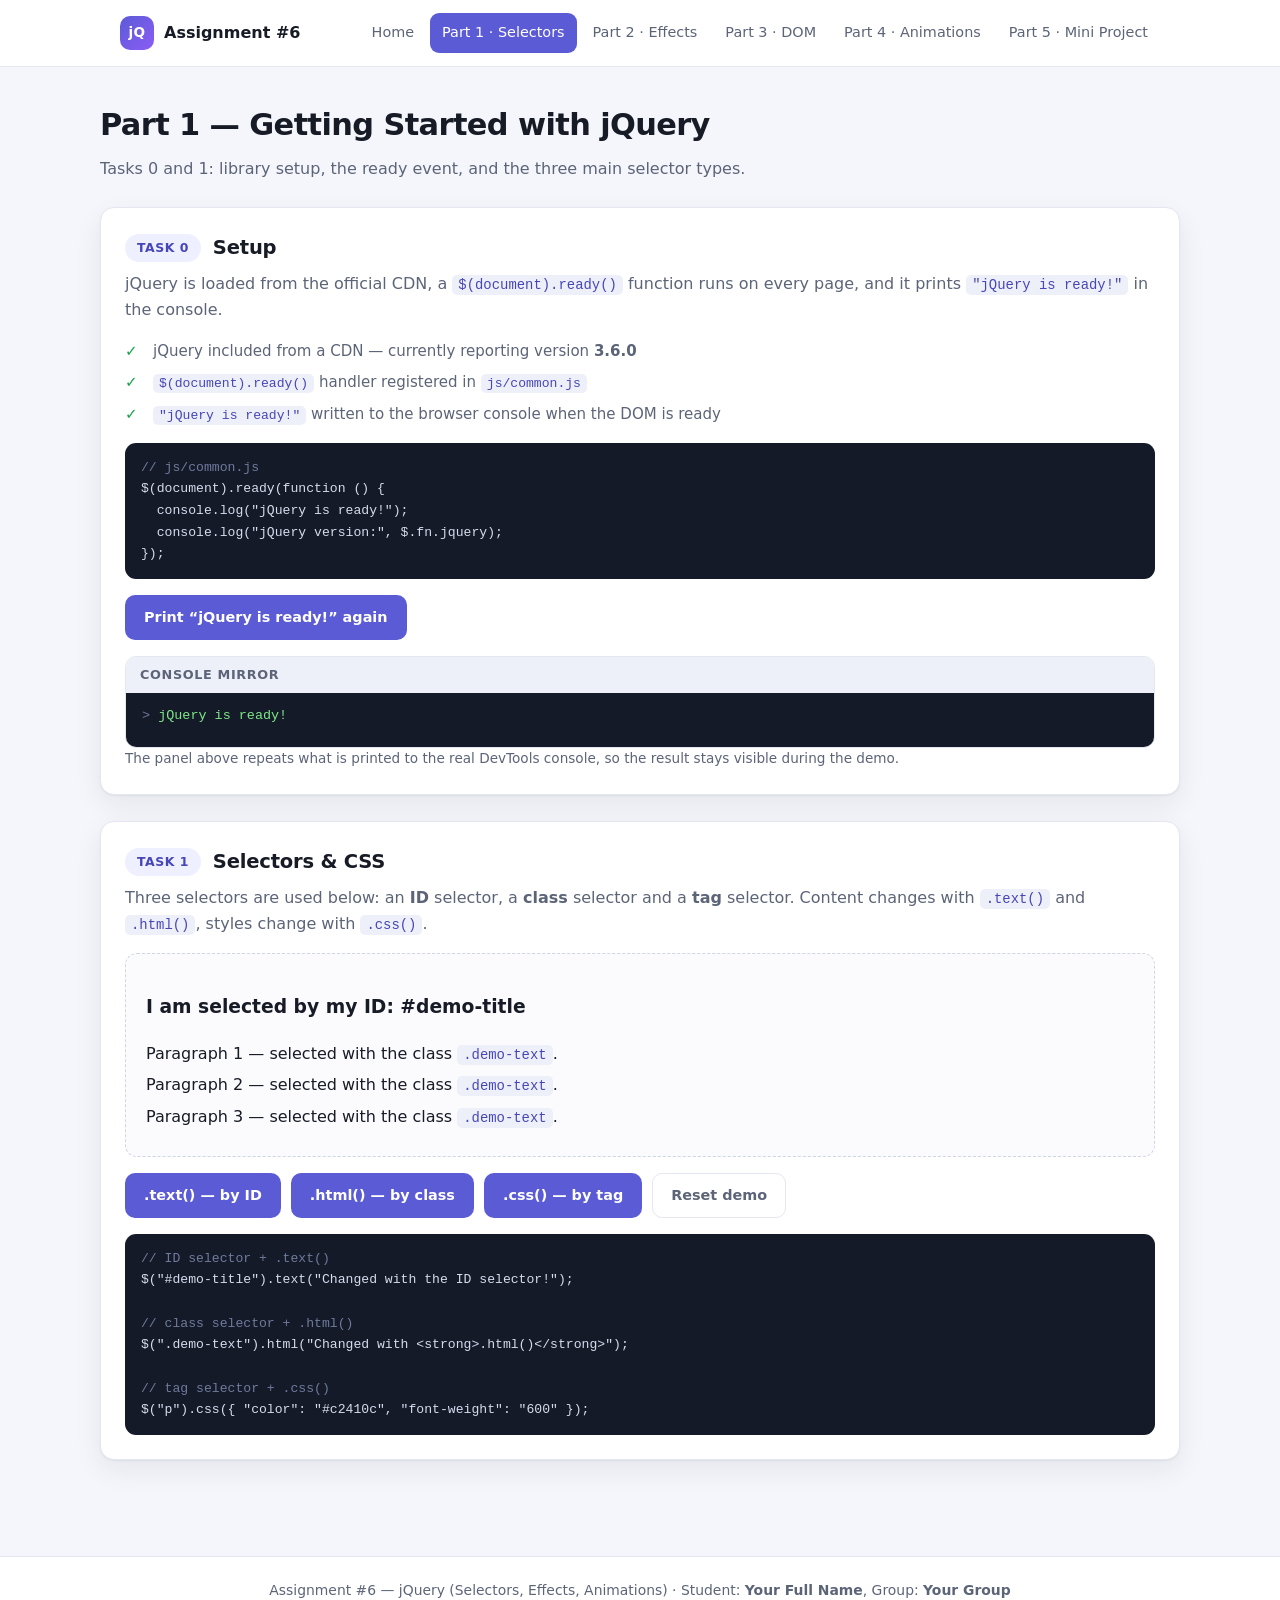
==== part1.html @ 0a4cc0e2 "Complete assignment #6: jQuery selectors, effects and animations Implements all 12 tasks of Assignme" ====
<!DOCTYPE html>
<html lang="en">
<head>
  <meta charset="UTF-8" />
  <meta name="viewport" content="width=device-width, initial-scale=1.0" />
  <title>Part 1 &middot; Setup &amp; Selectors — Assignment #6 jQuery</title>
  <link rel="stylesheet" href="css/style.css" />
</head>
<body>

  <header class="navbar">
    <div class="container navbar__inner">
      <a class="navbar__brand" href="index.html">
        <span class="navbar__logo">jQ</span>
        <span>Assignment #6</span>
      </a>
      <button class="navbar__toggle" type="button" aria-label="Toggle navigation">&#9776;</button>
      <nav class="navbar__links">
        <a class="navbar__link" href="index.html">Home</a>
        <a class="navbar__link" href="part1.html">Part 1 &middot; Selectors</a>
        <a class="navbar__link" href="part2.html">Part 2 &middot; Effects</a>
        <a class="navbar__link" href="part3.html">Part 3 &middot; DOM</a>
        <a class="navbar__link" href="part4.html">Part 4 &middot; Animations</a>
        <a class="navbar__link" href="part5.html">Part 5 &middot; Mini Project</a>
      </nav>
    </div>
  </header>

  <main class="container page">
    <h1 class="page__title">Part 1 &mdash; Getting Started with jQuery</h1>
    <p class="page__subtitle">Tasks 0 and 1: library setup, the ready event, and the three main selector types.</p>

    <!-- ============ TASK 0 ============ -->
    <section class="card" id="task0">
      <div class="card__head">
        <span class="badge">Task 0</span>
        <h2>Setup</h2>
      </div>
      <p>jQuery is loaded from the official CDN, a <code>$(document).ready()</code> function runs on every page, and it prints <code>"jQuery is ready!"</code> in the console.</p>

      <ul class="checklist">
        <li>jQuery included from a CDN &mdash; currently reporting version <strong id="jquery-version">checking&hellip;</strong></li>
        <li><code>$(document).ready()</code> handler registered in <code>js/common.js</code></li>
        <li><code>"jQuery is ready!"</code> written to the browser console when the DOM is ready</li>
      </ul>

      <pre class="code"><span class="c-comment">// js/common.js</span>
$(document).ready(function () {
  console.log("jQuery is ready!");
  console.log("jQuery version:", $.fn.jquery);
});</pre>

      <div class="btn-row">
        <button id="btn-log" class="btn" type="button">Print &ldquo;jQuery is ready!&rdquo; again</button>
      </div>

      <div class="console">
        <div class="console__title">Console mirror</div>
        <ul id="console-log" class="console__body"></ul>
      </div>
      <p class="hint">The panel above repeats what is printed to the real DevTools console, so the result stays visible during the demo.</p>
    </section>

    <!-- ============ TASK 1 ============ -->
    <section class="card" id="task1">
      <div class="card__head">
        <span class="badge">Task 1</span>
        <h2>Selectors &amp; CSS</h2>
      </div>
      <p>Three selectors are used below: an <strong>ID</strong> selector, a <strong>class</strong> selector and a <strong>tag</strong> selector. Content changes with <code>.text()</code> and <code>.html()</code>, styles change with <code>.css()</code>.</p>

      <div class="demo-stage" id="selector-demo">
        <h3 id="demo-title">I am selected by my ID: #demo-title</h3>
        <p class="demo-text">Paragraph 1 &mdash; selected with the class <code>.demo-text</code>.</p>
        <p class="demo-text">Paragraph 2 &mdash; selected with the class <code>.demo-text</code>.</p>
        <p class="demo-text">Paragraph 3 &mdash; selected with the class <code>.demo-text</code>.</p>
      </div>

      <div class="btn-row">
        <button id="btn-id-text" class="btn" type="button">.text() &mdash; by ID</button>
        <button id="btn-class-html" class="btn" type="button">.html() &mdash; by class</button>
        <button id="btn-tag-css" class="btn" type="button">.css() &mdash; by tag</button>
        <button id="btn-reset-1" class="btn btn--ghost" type="button">Reset demo</button>
      </div>

      <p id="selector-output" class="output"></p>

      <pre class="code"><span class="c-comment">// ID selector + .text()</span>
$("#demo-title").text("Changed with the ID selector!");

<span class="c-comment">// class selector + .html()</span>
$(".demo-text").html("Changed with &lt;strong&gt;.html()&lt;/strong&gt;");

<span class="c-comment">// tag selector + .css()</span>
$("p").css({ "color": "#c2410c", "font-weight": "600" });</pre>
    </section>
  </main>

  <footer class="footer">
    <div class="container">
      Assignment #6 &mdash; jQuery (Selectors, Effects, Animations) &middot;
      Student: <strong>Your Full Name</strong>, Group: <strong>Your Group</strong>
    </div>
  </footer>

  <script src="https://code.jquery.com/jquery-3.7.1.min.js"></script>
  <script src="js/common.js"></script>
  <script src="js/part1.js"></script>
</body>
</html>
---- css/style.css ----
:root {
  --bg: #f5f6fb;
  --surface: #ffffff;
  --text: #171b26;
  --muted: #5c6478;
  --primary: #5b5bd6;
  --primary-dark: #4646b8;
  --accent: #ff7a59;
  --green: #16a34a;
  --border: #e5e7f0;
  --radius: 14px;
  --shadow: 0 1px 2px rgba(16, 24, 40, 0.05), 0 10px 28px rgba(16, 24, 40, 0.07);
  --mono: "JetBrains Mono", "Fira Code", Consolas, "Courier New", monospace;
}

* {
  box-sizing: border-box;
}

html {
  scroll-behavior: smooth;
}

body {
  margin: 0;
  font-family: "Segoe UI", system-ui, -apple-system, Roboto, Arial, sans-serif;
  color: var(--text);
  background: var(--bg);
  line-height: 1.6;
  -webkit-font-smoothing: antialiased;
}

.container {
  width: 100%;
  max-width: 1080px;
  margin: 0 auto;
  padding: 0 20px;
}

/* ---------- Navbar ---------- */
.navbar {
  position: sticky;
  top: 0;
  z-index: 50;
  background: rgba(255, 255, 255, 0.92);
  backdrop-filter: blur(10px);
  border-bottom: 1px solid var(--border);
}

.navbar__inner {
  display: flex;
  align-items: center;
  justify-content: space-between;
  gap: 16px;
  min-height: 66px;
}

.navbar__brand {
  display: inline-flex;
  align-items: center;
  gap: 10px;
  font-weight: 700;
  color: var(--text);
  text-decoration: none;
  font-size: 1rem;
  white-space: nowrap;
}

.navbar__logo {
  display: grid;
  place-items: center;
  width: 34px;
  height: 34px;
  border-radius: 10px;
  background: linear-gradient(135deg, var(--primary), #8b5cf6);
  color: #fff;
  font-size: 0.85rem;
  letter-spacing: 0.5px;
}

.navbar__links {
  display: flex;
  align-items: center;
  gap: 4px;
  flex-wrap: wrap;
}

.navbar__link {
  padding: 8px 12px;
  border-radius: 9px;
  font-size: 0.9rem;
  color: var(--muted);
  text-decoration: none;
  transition: background 0.18s ease, color 0.18s ease;
}

.navbar__link:hover {
  background: #eef0f9;
  color: var(--text);
}

.navbar__link.is-active {
  background: var(--primary);
  color: #fff;
}

.navbar__toggle {
  display: none;
  border: 1px solid var(--border);
  background: var(--surface);
  border-radius: 9px;
  font-size: 1.1rem;
  padding: 6px 12px;
  cursor: pointer;
  color: var(--text);
}

/* ---------- Page layout ---------- */
.page {
  padding: 34px 0 70px;
}

.page__title {
  margin: 0 0 6px;
  font-size: 1.9rem;
  letter-spacing: -0.02em;
}

.page__subtitle {
  margin: 0 0 26px;
  color: var(--muted);
}

.hero {
  padding: 46px 0 10px;
  text-align: center;
}

.hero h1 {
  margin: 0 0 14px;
  font-size: clamp(1.9rem, 4vw, 2.7rem);
  letter-spacing: -0.03em;
}

.hero p {
  color: var(--muted);
  max-width: 620px;
  margin: 0 auto 22px;
}

.student-bar {
  display: inline-flex;
  flex-wrap: wrap;
  justify-content: center;
  gap: 8px;
  font-size: 0.9rem;
  color: var(--muted);
}

.student-tag {
  background: var(--surface);
  border: 1px solid var(--border);
  border-radius: 999px;
  padding: 5px 14px;
}

/* ---------- Cards ---------- */
.card {
  background: var(--surface);
  border: 1px solid var(--border);
  border-radius: var(--radius);
  box-shadow: var(--shadow);
  padding: 24px;
  margin-bottom: 26px;
}

.card__head {
  display: flex;
  align-items: center;
  gap: 12px;
  margin-bottom: 8px;
  flex-wrap: wrap;
}

.card__head h2 {
  margin: 0;
  font-size: 1.22rem;
  letter-spacing: -0.01em;
}

.card > p {
  color: var(--muted);
  margin-top: 0;
}

.badge {
  display: inline-block;
  background: #eef0ff;
  color: var(--primary-dark);
  border-radius: 999px;
  padding: 4px 12px;
  font-size: 0.78rem;
  font-weight: 700;
  text-transform: uppercase;
  letter-spacing: 0.04em;
  white-space: nowrap;
}

.grid {
  display: grid;
  gap: 22px;
}

.grid--2 {
  grid-template-columns: repeat(2, minmax(0, 1fr));
}

.grid--3 {
  grid-template-columns: repeat(3, minmax(0, 1fr));
}

/* ---------- Buttons ---------- */
.btn {
  appearance: none;
  border: 1px solid transparent;
  background: var(--primary);
  color: #fff;
  font: inherit;
  font-size: 0.9rem;
  font-weight: 600;
  padding: 10px 18px;
  border-radius: 10px;
  cursor: pointer;
  transition: transform 0.12s ease, background 0.18s ease, box-shadow 0.18s ease;
}

.btn:hover {
  background: var(--primary-dark);
  box-shadow: 0 6px 16px rgba(91, 91, 214, 0.28);
}

.btn:active {
  transform: translateY(1px);
}

.btn--ghost {
  background: transparent;
  border-color: var(--border);
  color: var(--muted);
}

.btn--ghost:hover {
  background: #f1f2f8;
  color: var(--text);
  box-shadow: none;
}

.btn--accent {
  background: var(--accent);
}

.btn--accent:hover {
  background: #e8663f;
  box-shadow: 0 6px 16px rgba(255, 122, 89, 0.3);
}

.btn-row {
  display: flex;
  flex-wrap: wrap;
  gap: 10px;
  margin: 16px 0 0;
}

/* ---------- Demo stage ---------- */
.demo-stage {
  border: 1px dashed #cfd4e6;
  border-radius: 12px;
  background: #fbfbfe;
  padding: 20px;
  margin-top: 16px;
}

.demo-stage p {
  margin: 6px 0;
}

.output {
  margin: 14px 0 0;
  font-size: 0.88rem;
  color: var(--primary-dark);
  background: #eef0ff;
  border-radius: 9px;
  padding: 10px 14px;
  min-height: 20px;
}

.output:empty {
  display: none;
}

.hint {
  font-size: 0.85rem;
  color: var(--muted);
  margin: 12px 0 0;
}

/* ---------- Code ---------- */
code {
  font-family: var(--mono);
  font-size: 0.87em;
  background: #eef0f9;
  border-radius: 5px;
  padding: 2px 6px;
  color: var(--primary-dark);
}

pre.code {
  background: #151a29;
  color: #d7dced;
  font-family: var(--mono);
  font-size: 0.82rem;
  line-height: 1.65;
  border-radius: 11px;
  padding: 14px 16px;
  overflow-x: auto;
  margin: 16px 0 0;
}

pre.code .c-comment {
  color: #6f7b9c;
}

/* ---------- Console mirror ---------- */
.console {
  margin-top: 16px;
  border: 1px solid var(--border);
  border-radius: 11px;
  overflow: hidden;
}

.console__title {
  background: #eef0f9;
  padding: 8px 14px;
  font-size: 0.8rem;
  font-weight: 700;
  color: var(--muted);
  text-transform: uppercase;
  letter-spacing: 0.05em;
}

.console__body {
  margin: 0;
  padding: 12px 16px;
  list-style: none;
  font-family: var(--mono);
  font-size: 0.84rem;
  background: #151a29;
  color: #7ee787;
  min-height: 54px;
}

.console__body li::before {
  content: "> ";
  color: #6f7b9c;
}

/* ---------- Checklist ---------- */
.checklist {
  list-style: none;
  padding: 0;
  margin: 12px 0 0;
}

.checklist li {
  position: relative;
  padding-left: 28px;
  margin-bottom: 7px;
  color: var(--muted);
  font-size: 0.94rem;
}

.checklist li::before {
  content: "\2713";
  position: absolute;
  left: 0;
  top: 0;
  color: var(--green);
  font-weight: 700;
}

/* ---------- Task index (home) ---------- */
.task-link {
  display: flex;
  align-items: flex-start;
  gap: 12px;
  padding: 14px 16px;
  border: 1px solid var(--border);
  border-radius: 12px;
  text-decoration: none;
  color: var(--text);
  background: var(--surface);
  transition: transform 0.15s ease, border-color 0.15s ease, box-shadow 0.15s ease;
}

.task-link:hover {
  transform: translateY(-2px);
  border-color: #c9cdf0;
  box-shadow: var(--shadow);
}

.task-link__num {
  font-weight: 700;
  color: var(--primary);
  font-size: 0.85rem;
  min-width: 58px;
  padding-top: 2px;
}

.task-link__body strong {
  display: block;
  font-size: 0.97rem;
}

.task-link__body span {
  font-size: 0.85rem;
  color: var(--muted);
}

/* ---------- Images ---------- */
.demo-img {
  width: 100%;
  max-width: 420px;
  border-radius: 12px;
  border: 1px solid var(--border);
  display: block;
}

/* ---------- Slide panel ---------- */
.panel {
  border: 1px solid var(--border);
  border-radius: 12px;
  margin-top: 16px;
  overflow: hidden;
}

.panel__header {
  background: #f1f2f8;
  padding: 12px 16px;
  font-weight: 700;
  font-size: 0.95rem;
}

.panel__body {
  padding: 16px;
  background: var(--surface);
}

/* ---------- List (Task 5) ---------- */
.item-list {
  list-style: none;
  padding: 0;
  margin: 16px 0 0;
  border: 1px solid var(--border);
  border-radius: 12px;
  overflow: hidden;
}

.item-list li {
  padding: 11px 16px;
  border-bottom: 1px solid var(--border);
  display: flex;
  justify-content: space-between;
  align-items: center;
  gap: 12px;
  background: var(--surface);
}

.item-list li:last-child {
  border-bottom: none;
}

.item-list li.is-new {
  background: #f2f5ff;
}

.item-list .tag {
  font-size: 0.72rem;
  font-weight: 700;
  color: var(--muted);
  text-transform: uppercase;
  letter-spacing: 0.05em;
}

/* ---------- Form (Task 7) ---------- */
.form-row {
  margin-bottom: 14px;
}

.form-row label {
  display: block;
  font-size: 0.87rem;
  font-weight: 600;
  margin-bottom: 6px;
}

.form-row input {
  width: 100%;
  padding: 10px 13px;
  border: 1px solid var(--border);
  border-radius: 10px;
  font: inherit;
  font-size: 0.93rem;
  background: #fbfbfe;
  transition: border-color 0.18s ease, box-shadow 0.18s ease;
}

.form-row input:focus {
  outline: none;
  border-color: var(--primary);
  box-shadow: 0 0 0 3px rgba(91, 91, 214, 0.16);
  background: #fff;
}

.live-preview {
  margin-top: 18px;
  border: 1px dashed #cfd4e6;
  border-radius: 12px;
  padding: 16px;
  background: #fbfbfe;
}

.live-preview p {
  margin: 4px 0;
}

/* ---------- Animations (Part 4) ---------- */
.anim-stage {
  position: relative;
  height: 260px;
  border: 1px dashed #cfd4e6;
  border-radius: 12px;
  background: #fbfbfe;
  overflow: hidden;
  margin-top: 16px;
}

.anim-box {
  width: 90px;
  height: 90px;
  border-radius: 12px;
  background: linear-gradient(135deg, var(--primary), #8b5cf6);
  position: absolute;
  top: 20px;
  left: 20px;
  display: grid;
  place-items: center;
  color: #fff;
  font-weight: 700;
  font-size: 0.8rem;
}

/* ---------- Accordion (Part 5) ---------- */
.accordion {
  border: 1px solid var(--border);
  border-radius: 12px;
  overflow: hidden;
  margin-top: 16px;
}

.accordion__item + .accordion__item {
  border-top: 1px solid var(--border);
}

.accordion__header {
  width: 100%;
  text-align: left;
  background: #fbfbfe;
  border: none;
  font: inherit;
  font-weight: 700;
  font-size: 0.97rem;
  padding: 15px 18px;
  cursor: pointer;
  display: flex;
  justify-content: space-between;
  align-items: center;
  gap: 12px;
  color: var(--text);
  transition: background 0.18s ease;
}

.accordion__header:hover {
  background: #f1f2f8;
}

.accordion__item.is-open .accordion__header {
  background: #eef0ff;
  color: var(--primary-dark);
}

.accordion__icon {
  flex: none;
  width: 24px;
  height: 24px;
  border-radius: 50%;
  background: var(--primary);
  color: #fff;
  display: grid;
  place-items: center;
  font-size: 0.9rem;
  line-height: 1;
  transition: transform 0.25s ease;
}

.accordion__item.is-open .accordion__icon {
  transform: rotate(45deg);
}

.accordion__content {
  display: none;
  padding: 4px 18px 18px;
  color: var(--muted);
  font-size: 0.94rem;
}

/* ---------- Footer ---------- */
.footer {
  border-top: 1px solid var(--border);
  background: var(--surface);
  padding: 22px 0;
  font-size: 0.87rem;
  color: var(--muted);
  text-align: center;
}

.footer a {
  color: var(--primary);
}

/* ---------- Responsive ---------- */
@media (max-width: 900px) {
  .navbar__toggle {
    display: block;
  }

  .navbar__links {
    display: none;
    position: absolute;
    left: 0;
    right: 0;
    top: 100%;
    flex-direction: column;
    align-items: stretch;
    gap: 2px;
    padding: 10px 16px 14px;
    background: var(--surface);
    border-bottom: 1px solid var(--border);
    box-shadow: var(--shadow);
  }

  .navbar__link {
    padding: 11px 12px;
  }

  .grid--2,
  .grid--3 {
    grid-template-columns: 1fr;
  }

  .card {
    padding: 20px;
  }
}
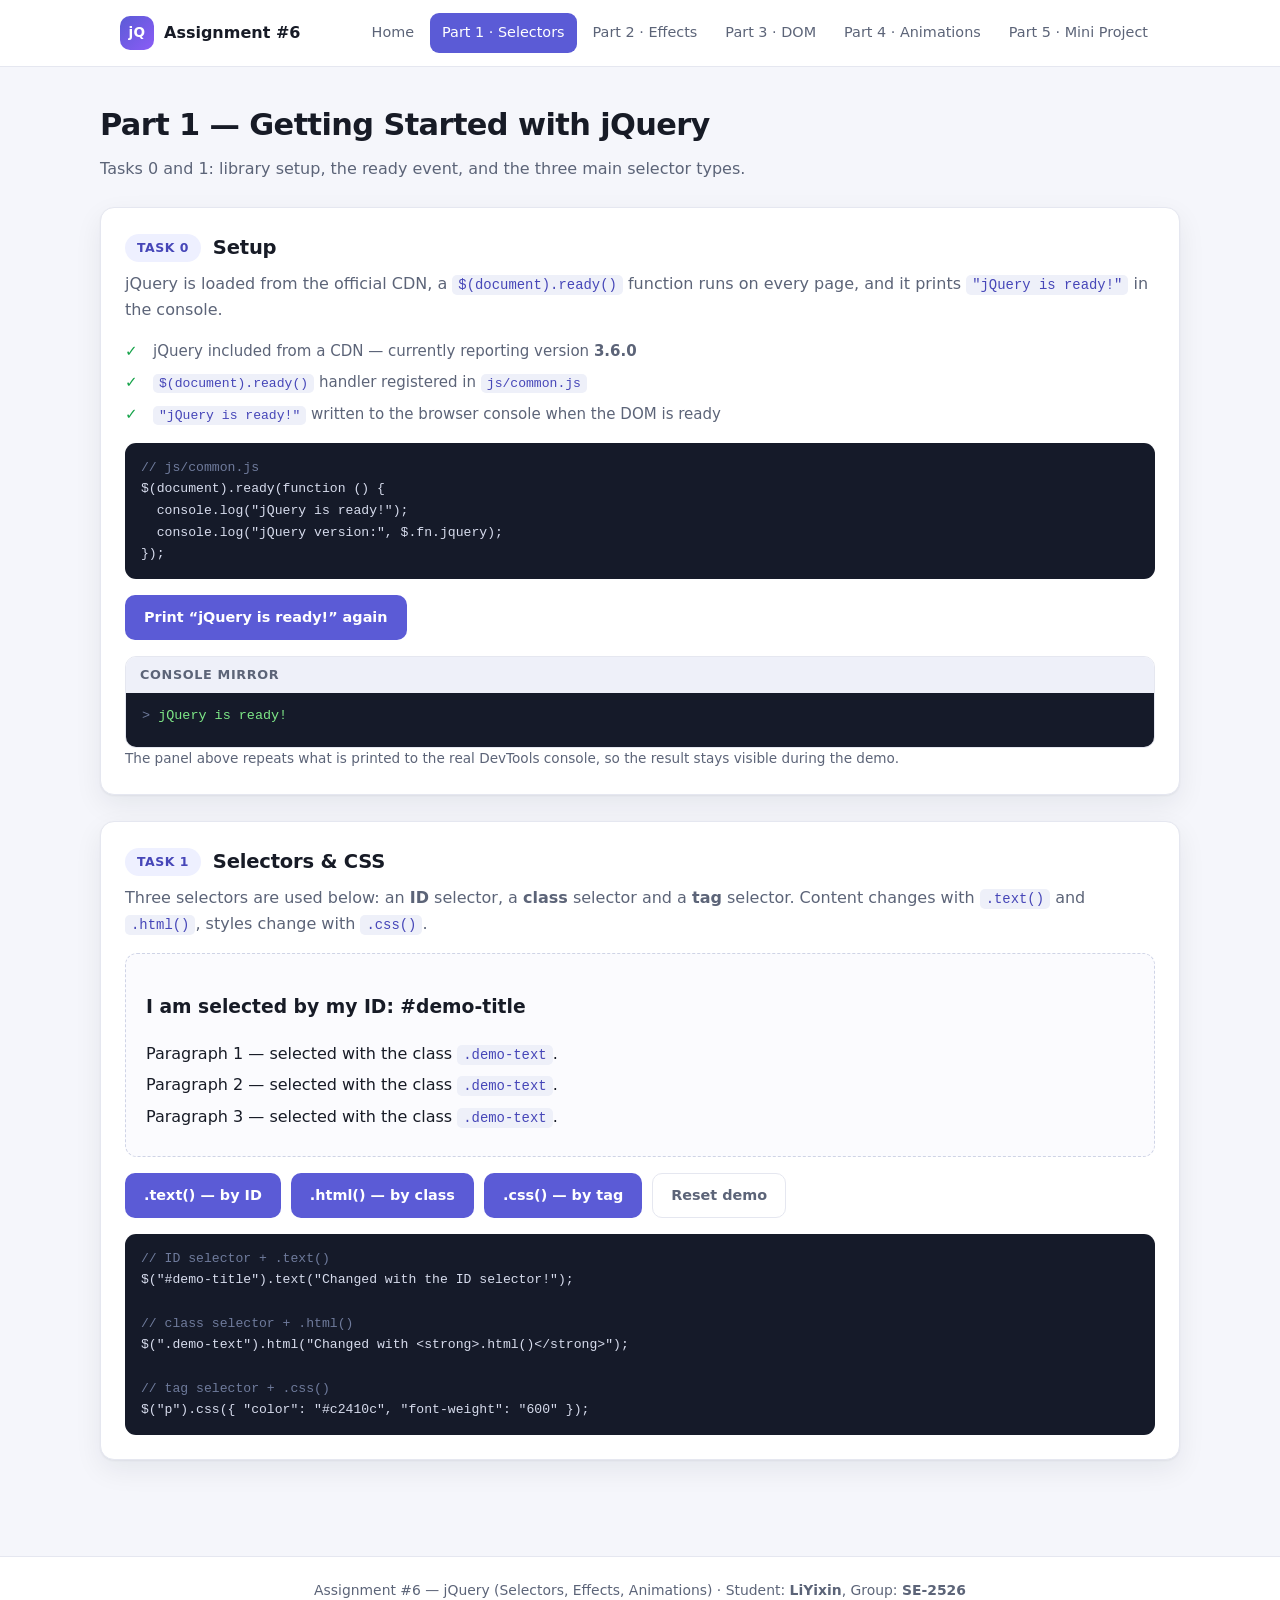
==== commit abacf9f9: "Fill in student name and group Replace the placeholders on every page footer, on the home page stude" ====
--- a/part1.html
+++ b/part1.html
@@ -99,7 +99,7 @@
   <footer class="footer">
     <div class="container">
       Assignment #6 &mdash; jQuery (Selectors, Effects, Animations) &middot;
-      Student: <strong>Your Full Name</strong>, Group: <strong>Your Group</strong>
+      Student: <strong>LiYixin</strong>, Group: <strong>SE-2526</strong>
     </div>
   </footer>
 
